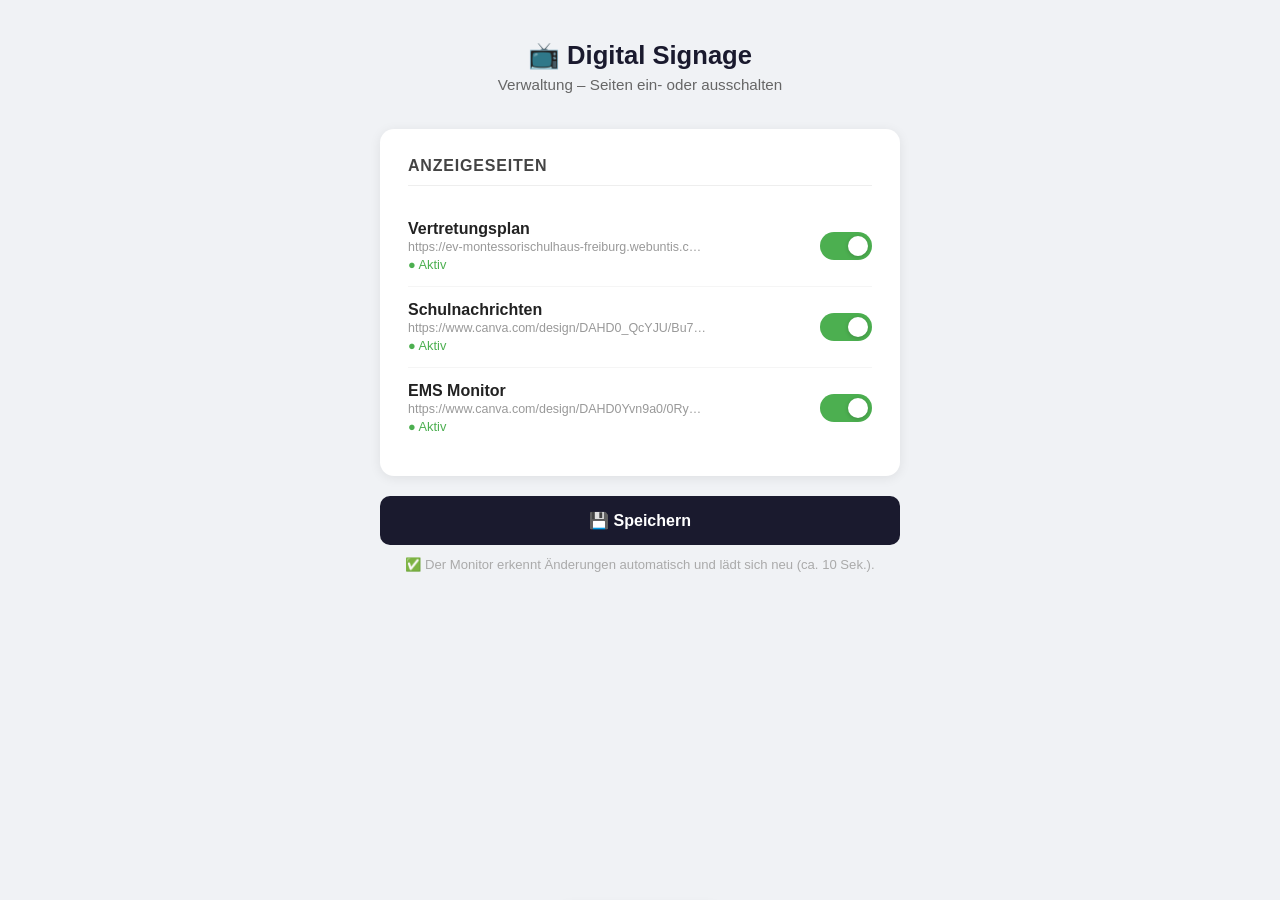
==== admin.html @ c44acc19 "Admin-Panel mit PIN-Schutz, Canva-Slides und Toggle-Funktion - Canva Embed-Links für Schulnachrichte" ====
<!DOCTYPE html>
<html lang="de">
<head>
  <meta charset="UTF-8">
  <meta name="viewport" content="width=device-width, initial-scale=1.0">
  <title>Digital Signage – Verwaltung</title>
  <style>
    * { box-sizing: border-box; margin: 0; padding: 0; }

    body {
      font-family: -apple-system, BlinkMacSystemFont, "Segoe UI", sans-serif;
      background: #f0f2f5;
      min-height: 100vh;
      display: flex;
      flex-direction: column;
      align-items: center;
      padding: 40px 20px;
    }

    h1 {
      font-size: 1.6rem;
      color: #1a1a2e;
      margin-bottom: 6px;
    }
    .subtitle {
      color: #666;
      font-size: 0.95rem;
      margin-bottom: 36px;
    }

    .card {
      background: white;
      border-radius: 14px;
      box-shadow: 0 2px 12px rgba(0,0,0,0.08);
      width: 100%;
      max-width: 520px;
      padding: 28px;
      margin-bottom: 20px;
    }

    .card h2 {
      font-size: 1rem;
      color: #444;
      text-transform: uppercase;
      letter-spacing: 0.05em;
      margin-bottom: 20px;
      border-bottom: 1px solid #eee;
      padding-bottom: 10px;
    }

    .slide-row {
      display: flex;
      align-items: center;
      justify-content: space-between;
      padding: 14px 0;
      border-bottom: 1px solid #f5f5f5;
    }
    .slide-row:last-child { border-bottom: none; }

    .slide-info { flex: 1; }
    .slide-name {
      font-size: 1rem;
      font-weight: 600;
      color: #222;
    }
    .slide-url {
      font-size: 0.78rem;
      color: #999;
      margin-top: 2px;
      white-space: nowrap;
      overflow: hidden;
      text-overflow: ellipsis;
      max-width: 300px;
    }

    /* Toggle Switch */
    .toggle {
      position: relative;
      display: inline-block;
      width: 52px;
      height: 28px;
      flex-shrink: 0;
      margin-left: 16px;
    }
    .toggle input { opacity: 0; width: 0; height: 0; }
    .slider {
      position: absolute;
      cursor: pointer;
      top: 0; left: 0; right: 0; bottom: 0;
      background: #ccc;
      border-radius: 28px;
      transition: .3s;
    }
    .slider:before {
      position: absolute;
      content: "";
      height: 20px; width: 20px;
      left: 4px; bottom: 4px;
      background: white;
      border-radius: 50%;
      transition: .3s;
      box-shadow: 0 1px 4px rgba(0,0,0,0.2);
    }
    input:checked + .slider { background: #4CAF50; }
    input:checked + .slider:before { transform: translateX(24px); }

    .status-text {
      font-size: 0.8rem;
      margin-top: 3px;
      font-weight: 500;
    }
    .status-text.on  { color: #4CAF50; }
    .status-text.off { color: #f44336; }

    .save-btn {
      display: block;
      width: 100%;
      max-width: 520px;
      padding: 15px;
      background: #1a1a2e;
      color: white;
      border: none;
      border-radius: 10px;
      font-size: 1rem;
      font-weight: 600;
      cursor: pointer;
      transition: background 0.2s;
    }
    .save-btn:hover { background: #2d2d5a; }

    .toast {
      position: fixed;
      bottom: 30px;
      left: 50%;
      transform: translateX(-50%) translateY(80px);
      background: #4CAF50;
      color: white;
      padding: 12px 28px;
      border-radius: 30px;
      font-weight: 600;
      font-size: 0.95rem;
      transition: transform 0.35s ease;
      box-shadow: 0 4px 16px rgba(0,0,0,0.2);
      z-index: 100;
    }
    .toast.show { transform: translateX(-50%) translateY(0); }

    .hint {
      font-size: 0.82rem;
      color: #aaa;
      text-align: center;
      margin-top: 12px;
    }
    .toast.error { background: #f44336; }
  </style>
</head>
<body>

  <h1>📺 Digital Signage</h1>
  <p class="subtitle">Verwaltung – Seiten ein- oder ausschalten</p>

  <div class="card">
    <h2>Anzeigeseiten</h2>
    <div id="slide-list">Lädt…</div>
  </div>

  <button class="save-btn" onclick="saveSettings()">💾 Speichern</button>
  <p class="hint">✅ Der Monitor erkennt Änderungen automatisch und lädt sich neu (ca. 10 Sek.).</p>

  <div class="toast" id="toast">✅ Gespeichert!</div>

  <script src="config.js"></script>
  <script>
    const STORAGE_KEY = 'signage_enabled_overrides';

    function loadOverrides() {
      try { return JSON.parse(localStorage.getItem(STORAGE_KEY)) || {}; }
      catch { return {}; }
    }

    function buildList() {
      const overrides = loadOverrides();
      const list = document.getElementById('slide-list');
      list.innerHTML = '';

      window.SIGNAGE_CONFIG.slides.forEach(slide => {
        // Aktueller Status: Override hat Vorrang, sonst config.js-Wert
        const isEnabled = (slide.id in overrides)
          ? overrides[slide.id]
          : (slide.enabled !== false);

        const row = document.createElement('div');
        row.className = 'slide-row';
        row.innerHTML = `
          <div class="slide-info">
            <div class="slide-name">${slide.title}</div>
            <div class="slide-url">${slide.url || ''}</div>
            <div class="status-text ${isEnabled ? 'on' : 'off'}" id="status-${slide.id}">
              ${isEnabled ? '● Aktiv' : '● Ausgeblendet'}
            </div>
          </div>
          <label class="toggle">
            <input type="checkbox" id="toggle-${slide.id}"
              ${isEnabled ? 'checked' : ''}
              onchange="updateStatus('${slide.id}', this.checked)">
            <span class="slider"></span>
          </label>
        `;
        list.appendChild(row);
      });
    }

    function updateStatus(id, checked) {
      const el = document.getElementById('status-' + id);
      el.textContent = checked ? '● Aktiv' : '● Ausgeblendet';
      el.className = 'status-text ' + (checked ? 'on' : 'off');
    }

    function saveSettings() {
      const overrides = {};
      window.SIGNAGE_CONFIG.slides.forEach(slide => {
        const cb = document.getElementById('toggle-' + slide.id);
        if (cb) overrides[slide.id] = cb.checked;
      });
      localStorage.setItem(STORAGE_KEY, JSON.stringify(overrides));
      showToast();
    }

    function showToast() {
      const t = document.getElementById('toast');
      t.classList.add('show');
      setTimeout(() => t.classList.remove('show'), 2200);
    }

    buildList();
  </script>
</body>
</html>
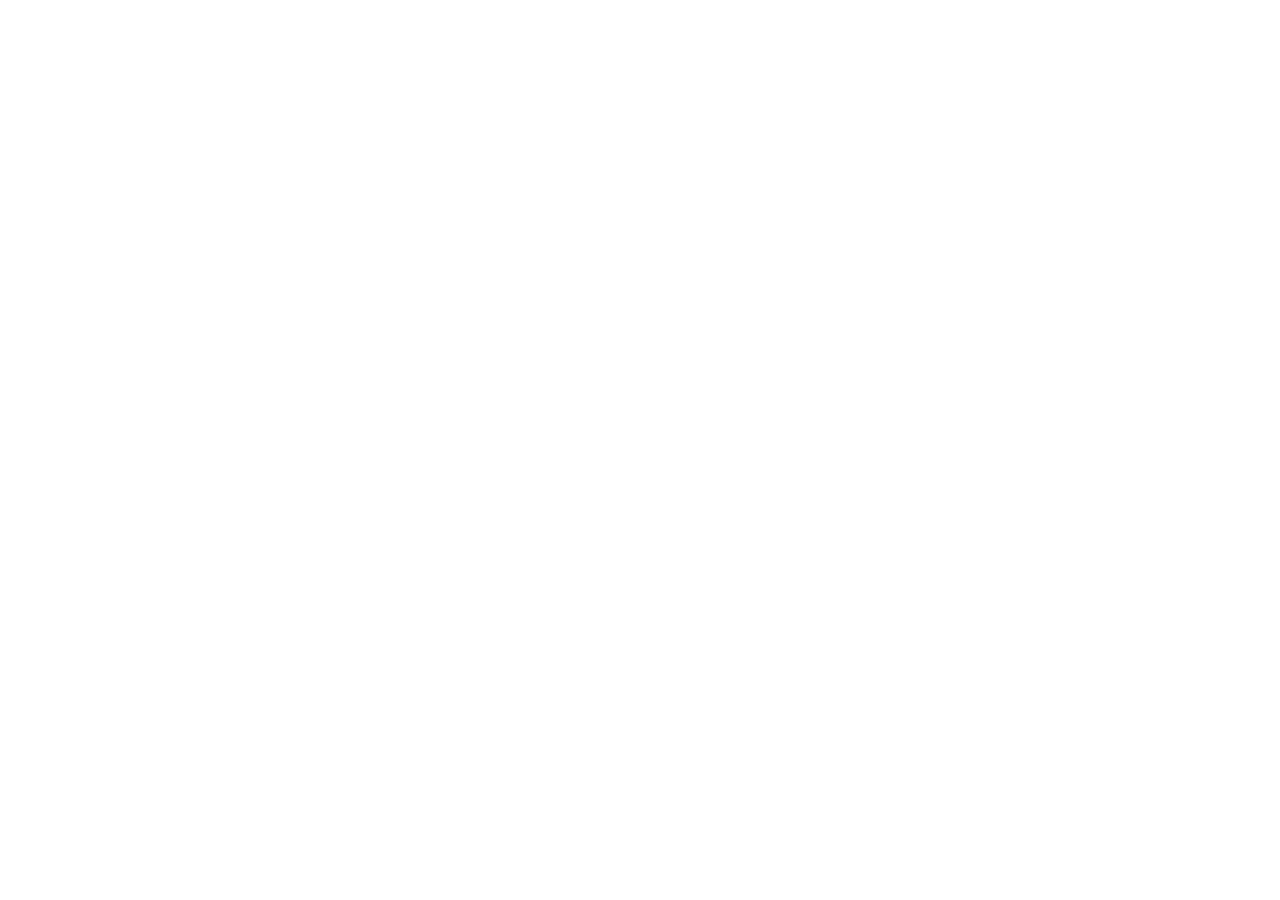
==== commit 303dbf17: "Seitenliste zentral aus Google-Tabelle statt gerätelokaler Schalter - signage.js lädt die Tabelle (a" ====
--- a/admin.html
+++ b/admin.html
@@ -5,234 +5,45 @@
   <meta name="viewport" content="width=device-width, initial-scale=1.0">
   <title>Digital Signage – Verwaltung</title>
   <style>
-    * { box-sizing: border-box; margin: 0; padding: 0; }
-
     body {
       font-family: -apple-system, BlinkMacSystemFont, "Segoe UI", sans-serif;
       background: #f0f2f5;
+      color: #1a1a2e;
       min-height: 100vh;
-      display: flex;
-      flex-direction: column;
-      align-items: center;
-      padding: 40px 20px;
-    }
-
-    h1 {
-      font-size: 1.6rem;
-      color: #1a1a2e;
-      margin-bottom: 6px;
-    }
-    .subtitle {
-      color: #666;
-      font-size: 0.95rem;
-      margin-bottom: 36px;
-    }
-
-    .card {
-      background: white;
-      border-radius: 14px;
-      box-shadow: 0 2px 12px rgba(0,0,0,0.08);
-      width: 100%;
-      max-width: 520px;
-      padding: 28px;
-      margin-bottom: 20px;
-    }
-
-    .card h2 {
-      font-size: 1rem;
-      color: #444;
-      text-transform: uppercase;
-      letter-spacing: 0.05em;
-      margin-bottom: 20px;
-      border-bottom: 1px solid #eee;
-      padding-bottom: 10px;
-    }
-
-    .slide-row {
+      margin: 0;
       display: flex;
       align-items: center;
-      justify-content: space-between;
-      padding: 14px 0;
-      border-bottom: 1px solid #f5f5f5;
+      justify-content: center;
+      padding: 20px;
+      box-sizing: border-box;
+      text-align: center;
     }
-    .slide-row:last-child { border-bottom: none; }
-
-    .slide-info { flex: 1; }
-    .slide-name {
-      font-size: 1rem;
-      font-weight: 600;
-      color: #222;
-    }
-    .slide-url {
-      font-size: 0.78rem;
-      color: #999;
-      margin-top: 2px;
-      white-space: nowrap;
-      overflow: hidden;
-      text-overflow: ellipsis;
-      max-width: 300px;
-    }
-
-    /* Toggle Switch */
-    .toggle {
-      position: relative;
+    a {
       display: inline-block;
-      width: 52px;
-      height: 28px;
-      flex-shrink: 0;
-      margin-left: 16px;
-    }
-    .toggle input { opacity: 0; width: 0; height: 0; }
-    .slider {
-      position: absolute;
-      cursor: pointer;
-      top: 0; left: 0; right: 0; bottom: 0;
-      background: #ccc;
-      border-radius: 28px;
-      transition: .3s;
-    }
-    .slider:before {
-      position: absolute;
-      content: "";
-      height: 20px; width: 20px;
-      left: 4px; bottom: 4px;
-      background: white;
-      border-radius: 50%;
-      transition: .3s;
-      box-shadow: 0 1px 4px rgba(0,0,0,0.2);
-    }
-    input:checked + .slider { background: #4CAF50; }
-    input:checked + .slider:before { transform: translateX(24px); }
-
-    .status-text {
-      font-size: 0.8rem;
-      margin-top: 3px;
-      font-weight: 500;
-    }
-    .status-text.on  { color: #4CAF50; }
-    .status-text.off { color: #f44336; }
-
-    .save-btn {
-      display: block;
-      width: 100%;
-      max-width: 520px;
-      padding: 15px;
+      margin-top: 16px;
+      padding: 14px 24px;
       background: #1a1a2e;
       color: white;
-      border: none;
       border-radius: 10px;
-      font-size: 1rem;
+      text-decoration: none;
       font-weight: 600;
-      cursor: pointer;
-      transition: background 0.2s;
     }
-    .save-btn:hover { background: #2d2d5a; }
-
-    .toast {
-      position: fixed;
-      bottom: 30px;
-      left: 50%;
-      transform: translateX(-50%) translateY(80px);
-      background: #4CAF50;
-      color: white;
-      padding: 12px 28px;
-      border-radius: 30px;
-      font-weight: 600;
-      font-size: 0.95rem;
-      transition: transform 0.35s ease;
-      box-shadow: 0 4px 16px rgba(0,0,0,0.2);
-      z-index: 100;
-    }
-    .toast.show { transform: translateX(-50%) translateY(0); }
-
-    .hint {
-      font-size: 0.82rem;
-      color: #aaa;
-      text-align: center;
-      margin-top: 12px;
-    }
-    .toast.error { background: #f44336; }
   </style>
 </head>
 <body>
-
-  <h1>📺 Digital Signage</h1>
-  <p class="subtitle">Verwaltung – Seiten ein- oder ausschalten</p>
-
-  <div class="card">
-    <h2>Anzeigeseiten</h2>
-    <div id="slide-list">Lädt…</div>
-  </div>
-
-  <button class="save-btn" onclick="saveSettings()">💾 Speichern</button>
-  <p class="hint">✅ Der Monitor erkennt Änderungen automatisch und lädt sich neu (ca. 10 Sek.).</p>
-
-  <div class="toast" id="toast">✅ Gespeichert!</div>
+  <!-- Die Seiten werden in der Google-Tabelle verwaltet (settings.sheetEditUrl in config.js) -->
+  <div id="msg">Weiterleitung zur Google-Tabelle …</div>
 
   <script src="config.js"></script>
   <script>
-    const STORAGE_KEY = 'signage_enabled_overrides';
-
-    function loadOverrides() {
-      try { return JSON.parse(localStorage.getItem(STORAGE_KEY)) || {}; }
-      catch { return {}; }
+    const editUrl = window.SIGNAGE_CONFIG?.settings?.sheetEditUrl;
+    if (editUrl) {
+      location.replace(editUrl);
+    } else {
+      document.getElementById('msg').innerHTML =
+        'Die Seiten werden in der Google-Tabelle verwaltet.<br>' +
+        'In <code>config.js</code> ist noch kein Link (<code>sheetEditUrl</code>) eingetragen.';
     }
-
-    function buildList() {
-      const overrides = loadOverrides();
-      const list = document.getElementById('slide-list');
-      list.innerHTML = '';
-
-      window.SIGNAGE_CONFIG.slides.forEach(slide => {
-        // Aktueller Status: Override hat Vorrang, sonst config.js-Wert
-        const isEnabled = (slide.id in overrides)
-          ? overrides[slide.id]
-          : (slide.enabled !== false);
-
-        const row = document.createElement('div');
-        row.className = 'slide-row';
-        row.innerHTML = `
-          <div class="slide-info">
-            <div class="slide-name">${slide.title}</div>
-            <div class="slide-url">${slide.url || ''}</div>
-            <div class="status-text ${isEnabled ? 'on' : 'off'}" id="status-${slide.id}">
-              ${isEnabled ? '● Aktiv' : '● Ausgeblendet'}
-            </div>
-          </div>
-          <label class="toggle">
-            <input type="checkbox" id="toggle-${slide.id}"
-              ${isEnabled ? 'checked' : ''}
-              onchange="updateStatus('${slide.id}', this.checked)">
-            <span class="slider"></span>
-          </label>
-        `;
-        list.appendChild(row);
-      });
-    }
-
-    function updateStatus(id, checked) {
-      const el = document.getElementById('status-' + id);
-      el.textContent = checked ? '● Aktiv' : '● Ausgeblendet';
-      el.className = 'status-text ' + (checked ? 'on' : 'off');
-    }
-
-    function saveSettings() {
-      const overrides = {};
-      window.SIGNAGE_CONFIG.slides.forEach(slide => {
-        const cb = document.getElementById('toggle-' + slide.id);
-        if (cb) overrides[slide.id] = cb.checked;
-      });
-      localStorage.setItem(STORAGE_KEY, JSON.stringify(overrides));
-      showToast();
-    }
-
-    function showToast() {
-      const t = document.getElementById('toast');
-      t.classList.add('show');
-      setTimeout(() => t.classList.remove('show'), 2200);
-    }
-
-    buildList();
   </script>
 </body>
 </html>
